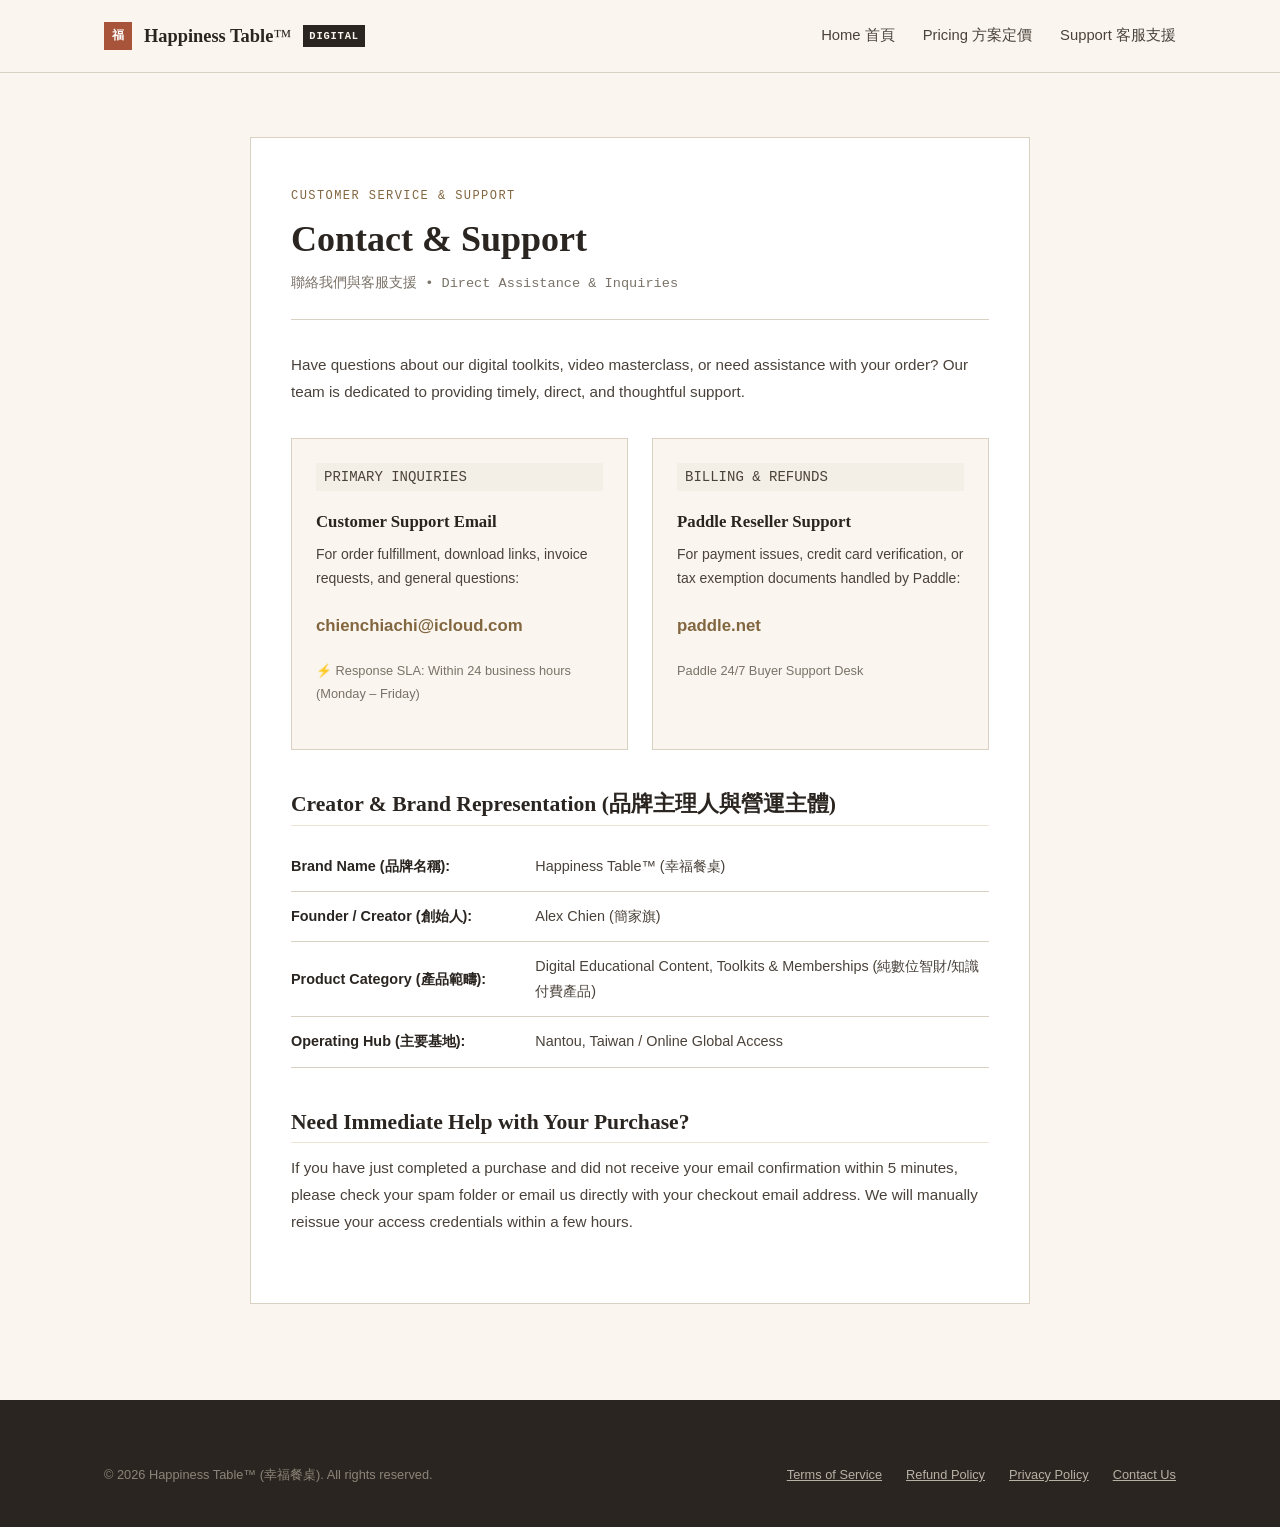
==== contact.html @ 726c5920 "feat: initial commit of Paddle-compliant bilingual digital knowledge platform for Happiness Table" ====
<!DOCTYPE html>
<html lang="en">
<head>
  <meta charset="UTF-8">
  <meta name="viewport" content="width=device-width, initial-scale=1.0">
  <title>Contact &amp; Customer Support | Happiness Table™ Digital</title>
  <meta name="description" content="Official customer support and contact details for Happiness Table digital products and masterclasses.">
  <meta name="theme-color" content="#FAF6EF">
  <link rel="icon" type="image/svg+xml" href="assets/images/favicon.svg">
  <link rel="stylesheet" href="assets/css/style.css">
</head>
<body>

  <!-- Navigation -->
  <header class="site-header">
    <div class="container header-inner">
      <a href="index.html" class="brand-logo">
        <span class="seal-mark" style="width:28px;height:28px;font-size:0.75rem;">福</span>
        <span>Happiness Table<span style="font-weight:300;">™</span></span>
        <span class="brand-badge">DIGITAL</span>
      </a>
      <nav class="site-nav">
        <a href="index.html">Home 首頁</a>
        <a href="index.html#pricing">Pricing 方案定價</a>
        <a href="contact.html">Support 客服支援</a>
      </nav>
    </div>
  </header>

  <!-- Main Content -->
  <main class="legal-page">
    <div class="container">
      <article class="legal-article">
        <header class="legal-header">
          <p class="section-tag">CUSTOMER SERVICE &amp; SUPPORT</p>
          <h1 class="legal-title">Contact &amp; Support</h1>
          <p class="legal-meta">聯絡我們與客服支援 • Direct Assistance &amp; Inquiries</p>
        </header>

        <div class="legal-body">
          <p>
            Have questions about our digital toolkits, video masterclass, or need assistance with your order? Our team is dedicated to providing timely, direct, and thoughtful support.
          </p>

          <div class="contact-grid">
            <div class="contact-card">
              <p class="card-tag">PRIMARY INQUIRIES</p>
              <h3>Customer Support Email</h3>
              <p>For order fulfillment, download links, invoice requests, and general questions:</p>
              <p style="margin-top:0.75rem;">
                <a href="mailto:chienchiachi@icloud.com" style="font-weight:700;font-size:1.05rem;">chienchiachi@icloud.com</a>
              </p>
              <p style="margin-top:0.5rem;font-size:0.8rem;color:var(--ink-muted);">
                ⚡ Response SLA: Within 24 business hours (Monday – Friday)
              </p>
            </div>

            <div class="contact-card">
              <p class="card-tag">BILLING &amp; REFUNDS</p>
              <h3>Paddle Reseller Support</h3>
              <p>For payment issues, credit card verification, or tax exemption documents handled by Paddle:</p>
              <p style="margin-top:0.75rem;">
                <a href="https://paddle.net" target="_blank" rel="noopener" style="font-weight:700;font-size:1.05rem;">paddle.net</a>
              </p>
              <p style="margin-top:0.5rem;font-size:0.8rem;color:var(--ink-muted);">
                Paddle 24/7 Buyer Support Desk
              </p>
            </div>
          </div>

          <h2 style="margin-top:2.5rem;">Creator &amp; Brand Representation (品牌主理人與營運主體)</h2>
          <table style="width:100%;border-collapse:collapse;margin-top:1rem;font-size:0.9rem;">
            <tbody>
              <tr style="border-bottom:1px solid var(--line);">
                <td style="padding:0.75rem 0;font-weight:600;width:35%;">Brand Name (品牌名稱):</td>
                <td style="padding:0.75rem 0;color:var(--ink-soft);">Happiness Table™ (幸福餐桌)</td>
              </tr>
              <tr style="border-bottom:1px solid var(--line);">
                <td style="padding:0.75rem 0;font-weight:600;">Founder / Creator (創始人):</td>
                <td style="padding:0.75rem 0;color:var(--ink-soft);">Alex Chien (簡家旗)</td>
              </tr>
              <tr style="border-bottom:1px solid var(--line);">
                <td style="padding:0.75rem 0;font-weight:600;">Product Category (產品範疇):</td>
                <td style="padding:0.75rem 0;color:var(--ink-soft);">Digital Educational Content, Toolkits &amp; Memberships (純數位智財/知識付費產品)</td>
              </tr>
              <tr style="border-bottom:1px solid var(--line);">
                <td style="padding:0.75rem 0;font-weight:600;">Operating Hub (主要基地):</td>
                <td style="padding:0.75rem 0;color:var(--ink-soft);">Nantou, Taiwan / Online Global Access</td>
              </tr>
            </tbody>
          </table>

          <h2 style="margin-top:2.5rem;">Need Immediate Help with Your Purchase?</h2>
          <p>
            If you have just completed a purchase and did not receive your email confirmation within 5 minutes, please check your spam folder or email us directly with your checkout email address. We will manually reissue your access credentials within a few hours.
          </p>
        </div>
      </article>
    </div>
  </main>

  <!-- Footer -->
  <footer class="site-footer">
    <div class="container">
      <div class="footer-bottom" style="padding-top:0;">
        <p class="footer-copy">© 2026 Happiness Table™ (幸福餐桌). All rights reserved.</p>
        <div class="footer-legal-bar">
          <a href="terms.html">Terms of Service</a>
          <a href="refund.html">Refund Policy</a>
          <a href="privacy.html">Privacy Policy</a>
          <a href="contact.html">Contact Us</a>
        </div>
      </div>
    </div>
  </footer>

</body>
</html>
---- assets/css/style.css ----
/* ==========================================================================
   Happiness Table™ (幸福餐桌) - Digital System & Knowledge Toolkit
   Zen Web Standards: Rice paper base, straight edges, anti-orphan typography
   ========================================================================== */

:root {
  --paper: #FAF6EF;
  --paper-deep: #F2EBDF;
  --paper-card: #FFFFFF;
  --ink: #2A2520;
  --ink-soft: #4A423A;
  --ink-muted: #7A7268;
  --line: #D9D1C2;
  --line-light: #EBE5D8;
  --tea: #82663F;
  --tea-light: #F4EFE6;
  --moss: #547050;
  --moss-light: #EEF3EE;
  --seal: #A8543A;
  --seal-light: #FBF0ED;
  --font-serif: -apple-system, BlinkMacSystemFont, "Noto Serif TC", "Source Han Serif TC", "Songti SC", Georgia, serif;
  --font-sans: -apple-system, BlinkMacSystemFont, "Noto Sans TC", "PingFang SC", "Segoe UI", Roboto, sans-serif;
  --font-mono: ui-monospace, SFMono-Regular, Menlo, Monaco, Consolas, monospace;
}

*, *::before, *::after {
  box-sizing: border-box;
  margin: 0;
  padding: 0;
  border-radius: 0 !important; /* Zen Web Standards: strictly straight angles */
}

html {
  font-size: 16px;
  background-color: var(--paper);
  color: var(--ink);
  scroll-behavior: smooth;
  text-rendering: optimizeLegibility;
  -webkit-font-smoothing: antialiased;
}

body {
  font-family: var(--font-sans);
  line-height: 1.75;
  background-color: var(--paper);
  color: var(--ink);
  min-height: 100vh;
  display: flex;
  flex-direction: column;
}

/* Typography & Anti-Orphan */
h1, h2, h3, h4, h5, h6 {
  font-family: var(--font-serif);
  font-weight: 700;
  color: var(--ink);
  text-wrap: balance;
  line-height: 1.35;
}

p, li, blockquote {
  text-wrap: pretty;
}

.ph {
  display: inline-block;
}

.tabular {
  font-variant-numeric: tabular-nums;
  white-space: nowrap !important;
}

a {
  color: var(--tea);
  text-decoration: none;
  transition: opacity 0.2s ease;
}

a:hover {
  opacity: 0.8;
  text-decoration: underline;
}

/* Layout Container */
.container {
  width: 100%;
  max-width: 1120px;
  margin: 0 auto;
  padding: 0 1.5rem;
}

/* Header & Navigation */
header.site-header {
  border-bottom: 1px solid var(--line);
  background: var(--paper);
  position: sticky;
  top: 0;
  z-index: 100;
}

.header-inner {
  display: flex;
  justify-content: space-between;
  align-items: center;
  height: 72px;
}

.brand-logo {
  display: flex;
  align-items: center;
  gap: 0.75rem;
  font-family: var(--font-serif);
  font-size: 1.15rem;
  font-weight: 700;
  color: var(--ink);
  text-decoration: none;
}

.brand-badge {
  font-size: 0.65rem;
  text-transform: uppercase;
  letter-spacing: 0.08em;
  background: var(--ink);
  color: var(--paper);
  padding: 2px 6px;
  font-family: var(--font-mono);
}

.site-nav {
  display: flex;
  align-items: center;
  gap: 1.75rem;
}

.site-nav a {
  color: var(--ink-soft);
  font-size: 0.925rem;
  text-decoration: none;
  font-weight: 500;
}

.site-nav a:hover {
  color: var(--ink);
  text-decoration: none;
}

.nav-cta-btn {
  background: var(--ink);
  color: var(--paper) !important;
  padding: 0.5rem 1.25rem;
  font-size: 0.875rem;
  font-weight: 600;
  border: 1px solid var(--ink);
  transition: all 0.2s ease;
}

.nav-cta-btn:hover {
  background: var(--paper);
  color: var(--ink) !important;
  text-decoration: none;
}

/* Top Delivery Alert Bar */
.delivery-notice-bar {
  background: var(--moss-light);
  border-bottom: 1px solid var(--moss);
  color: var(--moss);
  font-size: 0.85rem;
  padding: 0.6rem 1rem;
  text-align: center;
  font-weight: 600;
}

/* Hero Section */
.hero-section {
  padding: 4.5rem 0 3.5rem;
  border-bottom: 1px solid var(--line);
  background: linear-gradient(180deg, var(--paper) 0%, var(--paper-deep) 100%);
}

.hero-content {
  max-width: 840px;
  margin: 0 auto;
  text-align: center;
}

.hero-pill {
  display: inline-flex;
  align-items: center;
  gap: 0.5rem;
  background: var(--paper-card);
  border: 1px solid var(--line);
  padding: 0.35rem 0.85rem;
  font-size: 0.8rem;
  font-family: var(--font-mono);
  color: var(--tea);
  margin-bottom: 1.5rem;
}

.hero-title {
  font-size: clamp(2rem, 4.5vw, 3.25rem);
  line-height: 1.2;
  margin-bottom: 1.25rem;
  letter-spacing: -0.02em;
}

.hero-subtitle {
  font-size: clamp(1rem, 2vw, 1.2rem);
  color: var(--ink-soft);
  margin-bottom: 2rem;
  font-weight: 400;
}

.hero-actions {
  display: flex;
  justify-content: center;
  gap: 1rem;
  flex-wrap: wrap;
  margin-bottom: 2rem;
}

.btn-primary {
  background: var(--ink);
  color: var(--paper) !important;
  padding: 0.85rem 2rem;
  font-size: 1rem;
  font-weight: 600;
  border: 1px solid var(--ink);
  display: inline-flex;
  align-items: center;
  gap: 0.5rem;
  cursor: pointer;
  transition: all 0.2s ease;
}

.btn-primary:active {
  transform: scale(0.97);
}

.btn-primary:hover {
  background: var(--tea);
  border-color: var(--tea);
  text-decoration: none;
}

.btn-secondary {
  background: transparent;
  color: var(--ink) !important;
  padding: 0.85rem 1.75rem;
  font-size: 1rem;
  font-weight: 600;
  border: 1px solid var(--ink);
  display: inline-flex;
  align-items: center;
  gap: 0.5rem;
  cursor: pointer;
  transition: all 0.2s ease;
}

.btn-secondary:hover {
  background: var(--paper-deep);
  text-decoration: none;
}

/* Instant Digital Delivery Callout Badge */
.delivery-guarantee-box {
  background: var(--paper-card);
  border: 1px solid var(--line);
  padding: 1rem 1.5rem;
  max-width: 680px;
  margin: 0 auto;
  display: flex;
  align-items: center;
  gap: 1rem;
  text-align: left;
}

.delivery-guarantee-box .icon {
  font-size: 1.75rem;
  flex-shrink: 0;
}

.delivery-guarantee-box p {
  font-size: 0.85rem;
  color: var(--ink-soft);
  line-height: 1.5;
}

.delivery-guarantee-box strong {
  color: var(--ink);
}

/* Section Header */
.section-header {
  text-align: center;
  max-width: 720px;
  margin: 0 auto 3rem;
}

.section-tag {
  font-family: var(--font-mono);
  font-size: 0.75rem;
  text-transform: uppercase;
  color: var(--tea);
  letter-spacing: 0.12em;
  margin-bottom: 0.5rem;
}

.section-title {
  font-size: clamp(1.75rem, 3.5vw, 2.5rem);
  margin-bottom: 0.75rem;
}

.section-desc {
  font-size: 1rem;
  color: var(--ink-soft);
}

/* Deliverables Grid */
.deliverables-section {
  padding: 5rem 0;
  border-bottom: 1px solid var(--line);
}

.grid-3 {
  display: grid;
  grid-template-columns: repeat(auto-fit, minmax(300px, 1fr));
  gap: 2rem;
}

.card {
  background: var(--paper-card);
  border: 1px solid var(--line);
  padding: 2rem;
  display: flex;
  flex-direction: column;
}

.card-tag {
  font-family: var(--font-mono);
  font-size: 0.75rem;
  color: var(--tea);
  background: var(--tea-light);
  padding: 2px 8px;
  align-self: flex-start;
  margin-bottom: 1rem;
}

.card-title {
  font-size: 1.35rem;
  margin-bottom: 0.75rem;
}

.card-desc {
  font-size: 0.925rem;
  color: var(--ink-soft);
  margin-bottom: 1.5rem;
  flex-grow: 1;
}

.spec-list {
  list-style: none;
  border-top: 1px solid var(--line-light);
  padding-top: 1rem;
}

.spec-list li {
  font-size: 0.85rem;
  color: var(--ink-soft);
  margin-bottom: 0.5rem;
  display: flex;
  align-items: flex-start;
  gap: 0.5rem;
}

.spec-list li::before {
  content: "✓";
  color: var(--moss);
  font-weight: 700;
}

/* Pricing Section */
.pricing-section {
  padding: 5rem 0;
  background: var(--paper-deep);
  border-bottom: 1px solid var(--line);
}

.pricing-grid {
  display: grid;
  grid-template-columns: repeat(auto-fit, minmax(320px, 1fr));
  gap: 2rem;
  align-items: stretch;
}

.pricing-card {
  background: var(--paper-card);
  border: 1px solid var(--line);
  padding: 2.5rem 2rem;
  display: flex;
  flex-direction: column;
  position: relative;
}

.pricing-card.featured {
  border: 2px solid var(--ink);
  background: #FFFFFF;
}

.pricing-badge {
  position: absolute;
  top: -12px;
  right: 20px;
  background: var(--seal);
  color: #FFFFFF;
  font-size: 0.7rem;
  font-family: var(--font-mono);
  font-weight: 700;
  padding: 3px 10px;
  letter-spacing: 0.06em;
  text-transform: uppercase;
}

.pricing-title {
  font-size: 1.4rem;
  margin-bottom: 0.25rem;
}

.pricing-subtitle {
  font-size: 0.85rem;
  color: var(--ink-muted);
  margin-bottom: 1.5rem;
}

.price-display {
  display: flex;
  align-items: baseline;
  gap: 0.35rem;
  margin-bottom: 1.5rem;
  padding-bottom: 1.5rem;
  border-bottom: 1px solid var(--line-light);
}

.price-currency {
  font-size: 1.25rem;
  font-weight: 600;
  color: var(--ink);
}

.price-amount {
  font-size: 3rem;
  font-weight: 700;
  font-family: var(--font-serif);
  line-height: 1;
}

.price-period {
  font-size: 0.85rem;
  color: var(--ink-muted);
}

.pricing-features {
  list-style: none;
  margin-bottom: 2rem;
  flex-grow: 1;
}

.pricing-features li {
  font-size: 0.9rem;
  color: var(--ink-soft);
  margin-bottom: 0.75rem;
  display: flex;
  align-items: flex-start;
  gap: 0.6rem;
  line-height: 1.5;
}

.pricing-features li .check {
  color: var(--moss);
  font-weight: bold;
}

.btn-checkout {
  width: 100%;
  padding: 0.9rem 1rem;
  text-align: center;
  font-size: 0.95rem;
  font-weight: 600;
  border: 1px solid var(--ink);
  background: var(--ink);
  color: var(--paper) !important;
  cursor: pointer;
  transition: all 0.2s ease;
  display: inline-block;
}

.btn-checkout:hover {
  background: var(--tea);
  border-color: var(--tea);
  text-decoration: none;
}

.pricing-card:not(.featured) .btn-checkout {
  background: transparent;
  color: var(--ink) !important;
}

.pricing-card:not(.featured) .btn-checkout:hover {
  background: var(--ink);
  color: var(--paper) !important;
}

.instant-access-subtext {
  text-align: center;
  font-size: 0.75rem;
  color: var(--ink-muted);
  margin-top: 0.75rem;
  font-family: var(--font-mono);
}

/* Paddle Security & MoR Assurance Banner */
.paddle-security-banner {
  margin-top: 3.5rem;
  background: var(--paper-card);
  border: 1px solid var(--line);
  padding: 1.75rem 2rem;
  display: flex;
  align-items: center;
  justify-content: space-between;
  gap: 2rem;
  flex-wrap: wrap;
}

.paddle-info {
  flex: 1;
  min-width: 280px;
}

.paddle-info h4 {
  font-size: 1rem;
  margin-bottom: 0.35rem;
  color: var(--ink);
}

.paddle-info p {
  font-size: 0.825rem;
  color: var(--ink-soft);
  line-height: 1.5;
}

.paddle-badges {
  display: flex;
  align-items: center;
  gap: 1.5rem;
  flex-wrap: wrap;
}

.badge-item {
  display: flex;
  align-items: center;
  gap: 0.4rem;
  font-size: 0.8rem;
  font-weight: 600;
  color: var(--ink-soft);
}

/* FAQ Section */
.faq-section {
  padding: 5rem 0;
  border-bottom: 1px solid var(--line);
}

.faq-list {
  max-width: 800px;
  margin: 0 auto;
}

.faq-item {
  border-bottom: 1px solid var(--line);
  padding: 1.75rem 0;
}

.faq-item:first-child {
  border-top: 1px solid var(--line);
}

.faq-question {
  font-size: 1.15rem;
  margin-bottom: 0.65rem;
  color: var(--ink);
}

.faq-answer {
  font-size: 0.925rem;
  color: var(--ink-soft);
  line-height: 1.7;
}

/* Legal Pages Common Layout */
.legal-page {
  padding: 4rem 0 6rem;
  flex-grow: 1;
}

.legal-article {
  max-width: 780px;
  margin: 0 auto;
  background: var(--paper-card);
  border: 1px solid var(--line);
  padding: 3rem 2.5rem;
}

.legal-header {
  border-bottom: 1px solid var(--line);
  padding-bottom: 1.5rem;
  margin-bottom: 2rem;
}

.legal-title {
  font-size: 2.25rem;
  margin-bottom: 0.5rem;
}

.legal-meta {
  font-size: 0.85rem;
  color: var(--ink-muted);
  font-family: var(--font-mono);
}

.legal-body h2 {
  font-size: 1.35rem;
  margin: 2rem 0 0.75rem;
  padding-bottom: 0.35rem;
  border-bottom: 1px solid var(--line-light);
}

.legal-body p {
  font-size: 0.95rem;
  color: var(--ink-soft);
  margin-bottom: 1.25rem;
  line-height: 1.75;
}

.legal-body ul, .legal-body ol {
  margin-left: 1.5rem;
  margin-bottom: 1.25rem;
}

.legal-body li {
  font-size: 0.95rem;
  color: var(--ink-soft);
  margin-bottom: 0.5rem;
  line-height: 1.6;
}

.legal-alert {
  background: var(--tea-light);
  border-left: 4px solid var(--tea);
  padding: 1rem 1.25rem;
  margin: 1.5rem 0;
  font-size: 0.9rem;
  color: var(--ink);
}

/* Contact Details Card */
.contact-grid {
  display: grid;
  grid-template-columns: repeat(auto-fit, minmax(280px, 1fr));
  gap: 1.5rem;
  margin-top: 2rem;
}

.contact-card {
  border: 1px solid var(--line);
  padding: 1.5rem;
  background: var(--paper);
}

.contact-card h3 {
  font-size: 1.05rem;
  margin-bottom: 0.5rem;
}

.contact-card p {
  font-size: 0.875rem;
  color: var(--ink-soft);
}

/* Footer Section */
footer.site-footer {
  background: var(--ink);
  color: var(--paper);
  padding: 4rem 0 2.5rem;
  margin-top: auto;
}

.footer-top {
  display: grid;
  grid-template-columns: 2fr 1fr 1fr;
  gap: 3rem;
  padding-bottom: 3rem;
  border-bottom: 1px solid rgba(255, 255, 255, 0.15);
}

.footer-brand h3 {
  color: var(--paper);
  font-size: 1.35rem;
  margin-bottom: 0.75rem;
}

.footer-brand p {
  color: #B8B0A4;
  font-size: 0.875rem;
  max-width: 420px;
  line-height: 1.6;
  margin-bottom: 1rem;
}

.footer-col h4 {
  color: var(--paper);
  font-size: 0.95rem;
  margin-bottom: 1rem;
  letter-spacing: 0.05em;
  text-transform: uppercase;
  font-family: var(--font-mono);
}

.footer-links {
  list-style: none;
}

.footer-links li {
  margin-bottom: 0.6rem;
}

.footer-links a {
  color: #B8B0A4;
  font-size: 0.875rem;
  text-decoration: none;
  transition: color 0.2s ease;
}

.footer-links a:hover {
  color: var(--paper);
  text-decoration: underline;
}

.footer-bottom {
  padding-top: 2rem;
  display: flex;
  justify-content: space-between;
  align-items: center;
  flex-wrap: wrap;
  gap: 1.5rem;
}

.footer-copy {
  font-size: 0.8rem;
  color: #8C8478;
}

.footer-legal-bar {
  display: flex;
  gap: 1.5rem;
  flex-wrap: wrap;
}

.footer-legal-bar a {
  color: #B8B0A4;
  font-size: 0.8rem;
  text-decoration: underline;
}

.seal-mark {
  display: inline-flex;
  align-items: center;
  justify-content: center;
  width: 44px;
  height: 44px;
  background: var(--seal);
  color: #FFFFFF;
  font-family: var(--font-serif);
  font-size: 0.85rem;
  font-weight: 700;
  letter-spacing: 1px;
}

/* Responsive */
@media (max-width: 768px) {
  .header-inner {
    height: auto;
    padding: 1rem 0;
    flex-direction: column;
    gap: 1rem;
  }
  
  .footer-top {
    grid-template-columns: 1fr;
    gap: 2rem;
  }
  
  .footer-bottom {
    flex-direction: column;
    align-items: flex-start;
  }
  
  .pricing-grid {
    grid-template-columns: 1fr;
  }
  
  .paddle-security-banner {
    flex-direction: column;
    align-items: flex-start;
  }
}
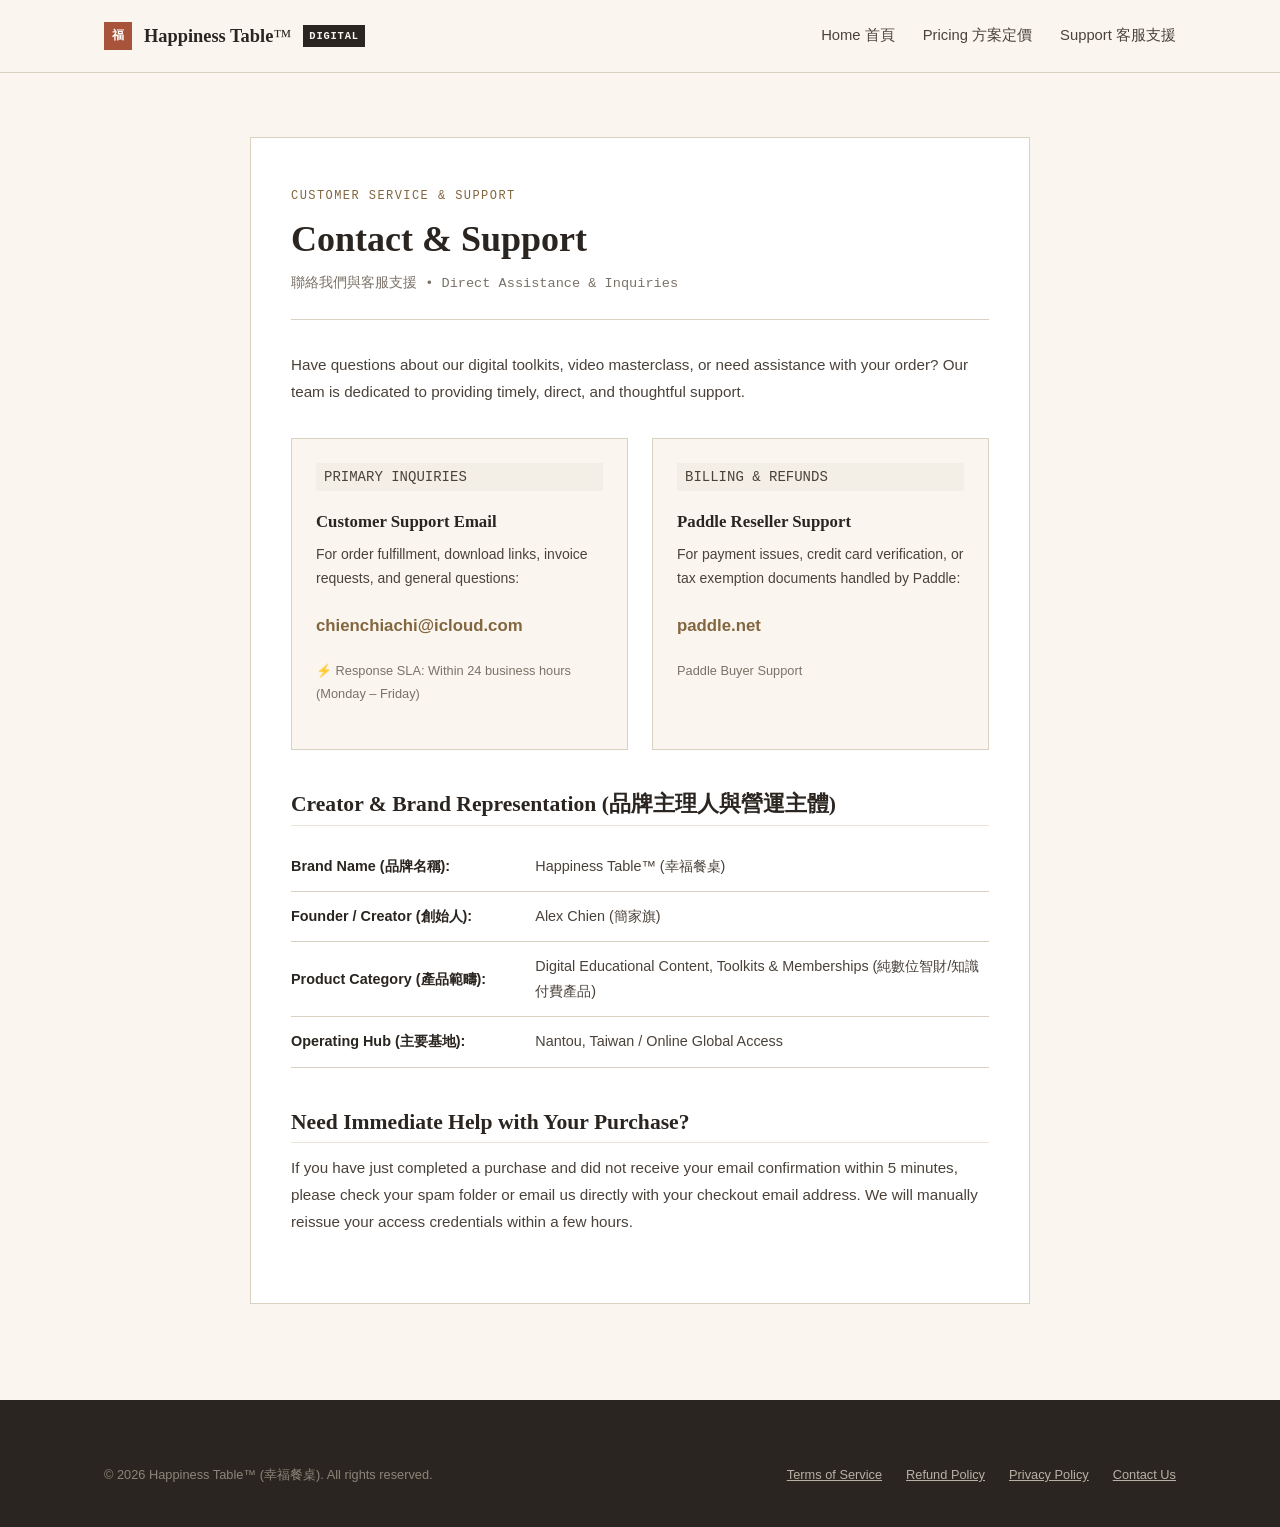
==== commit b5289545: "法律頁與首頁：消除互相矛盾的條款、拿掉無法證明的說法 - 條款第 6 條不再寫「終止社群權限不退款」，改為不影響退款政策 - 授權改為「非專屬、不可轉讓，僅在違反第 3 條時終止」，不再寫 revoc" ====
--- a/contact.html
+++ b/contact.html
@@ -19,10 +19,10 @@
         <span>Happiness Table<span style="font-weight:300;">™</span></span>
         <span class="brand-badge">DIGITAL</span>
       </a>
-      <nav class="site-nav">
-        <a href="index.html">Home 首頁</a>
-        <a href="index.html#pricing">Pricing 方案定價</a>
-        <a href="contact.html">Support 客服支援</a>
+      <nav class="site-nav" aria-label="Main">
+        <a href="index.html">Home <span class="zh" lang="zh-Hant">首頁</span></a>
+        <a href="index.html#pricing">Pricing <span class="zh" lang="zh-Hant">方案定價</span></a>
+        <a href="contact.html">Support <span class="zh" lang="zh-Hant">客服支援</span></a>
       </nav>
     </div>
   </header>
@@ -63,7 +63,7 @@
                 <a href="https://paddle.net" target="_blank" rel="noopener" style="font-weight:700;font-size:1.05rem;">paddle.net</a>
               </p>
               <p style="margin-top:0.5rem;font-size:0.8rem;color:var(--ink-muted);">
-                Paddle 24/7 Buyer Support Desk
+                Paddle Buyer Support
               </p>
             </div>
           </div>
--- a/assets/css/style.css
+++ b/assets/css/style.css
@@ -325,7 +325,7 @@
 
 .grid-3 {
   display: grid;
-  grid-template-columns: repeat(auto-fit, minmax(300px, 1fr));
+  grid-template-columns: repeat(auto-fit, minmax(min(300px, 100%), 1fr));
   gap: 2rem;
 }
 
@@ -389,7 +389,7 @@
 
 .pricing-grid {
   display: grid;
-  grid-template-columns: repeat(auto-fit, minmax(320px, 1fr));
+  grid-template-columns: repeat(auto-fit, minmax(min(320px, 100%), 1fr));
   gap: 2rem;
   align-items: stretch;
 }
@@ -534,7 +534,7 @@
 
 .paddle-info {
   flex: 1;
-  min-width: 280px;
+  min-width: min(280px, 100%);
 }
 
 .paddle-info h4 {
@@ -666,7 +666,7 @@
 /* Contact Details Card */
 .contact-grid {
   display: grid;
-  grid-template-columns: repeat(auto-fit, minmax(280px, 1fr));
+  grid-template-columns: repeat(auto-fit, minmax(min(280px, 100%), 1fr));
   gap: 1.5rem;
   margin-top: 2rem;
 }
@@ -787,12 +787,69 @@
 }
 
 /* Responsive */
+/* Mid-width: drop the Chinese nav labels so the row never wraps */
+@media (max-width: 1100px) {
+  .site-nav { gap: 1.25rem; }
+  .site-nav .zh { display: none; }
+}
+
 @media (max-width: 768px) {
+  /* Header scrolls away on phones instead of covering a quarter of the screen */
+  header.site-header {
+    position: static;
+  }
+
   .header-inner {
     height: auto;
-    padding: 1rem 0;
+    padding-top: 0.75rem;
+    padding-bottom: 0;
     flex-direction: column;
-    gap: 1rem;
+    align-items: stretch;
+    gap: 0.5rem;
+  }
+
+  .brand-badge {
+    display: none;
+  }
+
+  /* One row of links; scrolls sideways if it ever runs out of room */
+  .site-nav {
+    gap: 1.25rem;
+    overflow-x: auto;
+    white-space: nowrap;
+    padding-bottom: 0.75rem;
+    scrollbar-width: none;
+    -webkit-overflow-scrolling: touch;
+  }
+
+  .site-nav::-webkit-scrollbar {
+    display: none;
+  }
+
+  /* Overview = top of page, Support = footer: both still reachable */
+  .site-nav .nav-optional {
+    display: none;
+  }
+}
+
+@media (max-width: 400px) {
+  .site-nav {
+    gap: 0.75rem;
+  }
+
+  .nav-cta-long {
+    display: none;
+  }
+
+  .site-nav a {
+    flex: 0 0 auto;
+    font-size: 0.875rem;
+    padding: 0.25rem 0;
+  }
+
+  .nav-cta-btn {
+    margin-left: auto;
+    padding: 0.35rem 0.85rem;
   }
   
   .footer-top {
@@ -808,6 +865,19 @@
   .pricing-grid {
     grid-template-columns: 1fr;
   }
+
+  .card,
+  .pricing-card,
+  .contact-card,
+  .paddle-security-banner {
+    min-width: 0;
+    padding-left: 1.25rem;
+    padding-right: 1.25rem;
+  }
+
+  .paddle-badges {
+    flex-wrap: wrap;
+  }
   
   .paddle-security-banner {
     flex-direction: column;
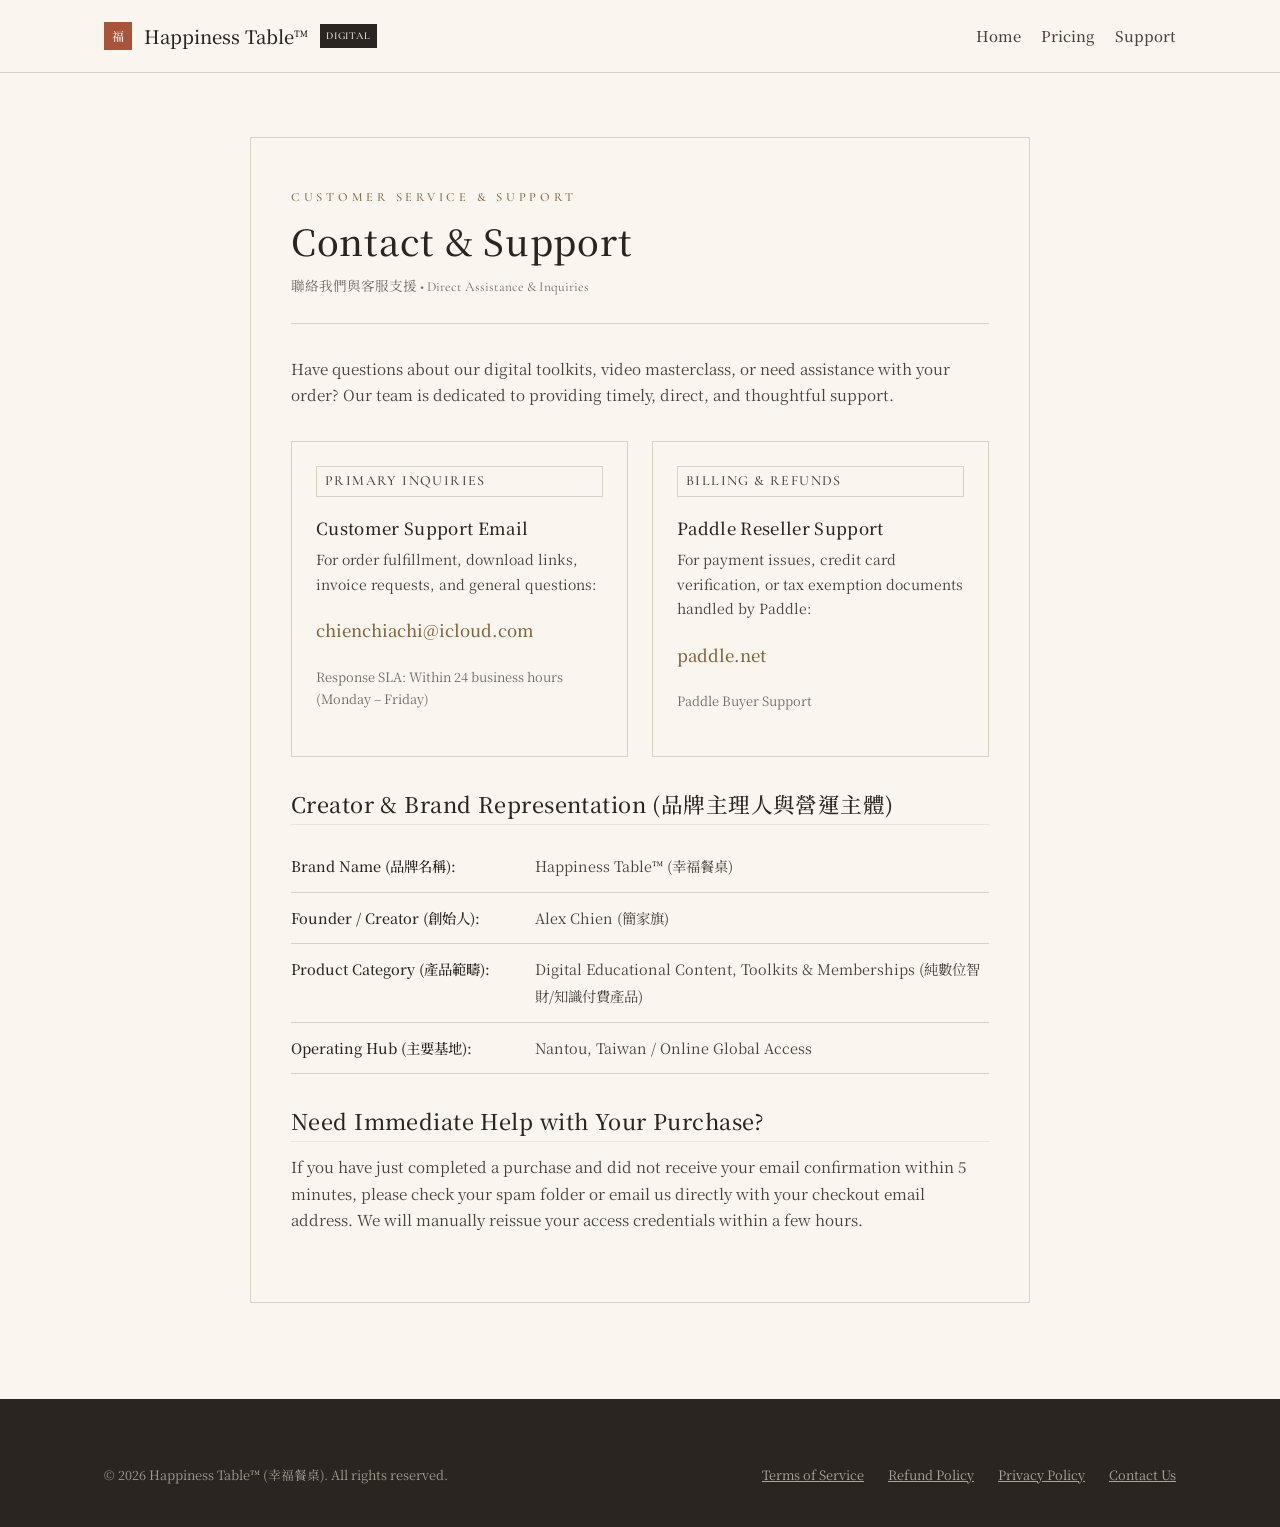
==== commit 575c1fbf: "視覺對齊 DESIGN.md、修正對比與無障礙 - 字型：Noto Serif TC＋Cormorant Garamond（Google Fonts），移除 -apple-system、無襯線體與等寬" ====
--- a/contact.html
+++ b/contact.html
@@ -7,16 +7,20 @@
   <meta name="description" content="Official customer support and contact details for Happiness Table digital products and masterclasses.">
   <meta name="theme-color" content="#FAF6EF">
   <link rel="icon" type="image/svg+xml" href="assets/images/favicon.svg">
+  <link rel="preconnect" href="https://fonts.googleapis.com">
+  <link rel="preconnect" href="https://fonts.gstatic.com" crossorigin>
+  <link rel="stylesheet" href="https://fonts.googleapis.com/css2?family=Cormorant+Garamond:ital,wght@0,400;0,500;1,400&amp;family=Noto+Serif+TC:wght@400;500&amp;display=swap">
   <link rel="stylesheet" href="assets/css/style.css">
 </head>
 <body>
+  <a class="skip-link" href="#main">Skip to content</a>
 
   <!-- Navigation -->
   <header class="site-header">
     <div class="container header-inner">
       <a href="index.html" class="brand-logo">
-        <span class="seal-mark" style="width:28px;height:28px;font-size:0.75rem;">福</span>
-        <span>Happiness Table<span style="font-weight:300;">™</span></span>
+        <span class="seal-mark seal-sm" aria-hidden="true">福</span>
+        <span>Happiness Table<span class="tm">™</span></span>
         <span class="brand-badge">DIGITAL</span>
       </a>
       <nav class="site-nav" aria-label="Main">
@@ -28,7 +32,7 @@
   </header>
 
   <!-- Main Content -->
-  <main class="legal-page">
+  <main id="main" class="legal-page">
     <div class="container">
       <article class="legal-article">
         <header class="legal-header">
@@ -47,11 +51,11 @@
               <p class="card-tag">PRIMARY INQUIRIES</p>
               <h3>Customer Support Email</h3>
               <p>For order fulfillment, download links, invoice requests, and general questions:</p>
-              <p style="margin-top:0.75rem;">
-                <a href="mailto:chienchiachi@icloud.com" style="font-weight:700;font-size:1.05rem;">chienchiachi@icloud.com</a>
+              <p class="contact-value">
+                <a href="mailto:chienchiachi@icloud.com" class="contact-link">chienchiachi@icloud.com</a>
               </p>
-              <p style="margin-top:0.5rem;font-size:0.8rem;color:var(--ink-muted);">
-                ⚡ Response SLA: Within 24 business hours (Monday – Friday)
+              <p class="contact-note">
+                Response SLA: Within 24 business hours (Monday – Friday)
               </p>
             </div>
 
@@ -59,38 +63,38 @@
               <p class="card-tag">BILLING &amp; REFUNDS</p>
               <h3>Paddle Reseller Support</h3>
               <p>For payment issues, credit card verification, or tax exemption documents handled by Paddle:</p>
-              <p style="margin-top:0.75rem;">
-                <a href="https://paddle.net" target="_blank" rel="noopener" style="font-weight:700;font-size:1.05rem;">paddle.net</a>
+              <p class="contact-value">
+                <a href="https://paddle.net" target="_blank" rel="noopener" class="contact-link">paddle.net</a>
               </p>
-              <p style="margin-top:0.5rem;font-size:0.8rem;color:var(--ink-muted);">
+              <p class="contact-note">
                 Paddle Buyer Support
               </p>
             </div>
           </div>
 
-          <h2 style="margin-top:2.5rem;">Creator &amp; Brand Representation (品牌主理人與營運主體)</h2>
-          <table style="width:100%;border-collapse:collapse;margin-top:1rem;font-size:0.9rem;">
+          <h2 class="section-gap">Creator &amp; Brand Representation (品牌主理人與營運主體)</h2>
+          <table class="info-table">
             <tbody>
-              <tr style="border-bottom:1px solid var(--line);">
-                <td style="padding:0.75rem 0;font-weight:600;width:35%;">Brand Name (品牌名稱):</td>
-                <td style="padding:0.75rem 0;color:var(--ink-soft);">Happiness Table™ (幸福餐桌)</td>
+              <tr>
+                <th scope="row">Brand Name (品牌名稱):</th>
+                <td>Happiness Table™ (幸福餐桌)</td>
               </tr>
-              <tr style="border-bottom:1px solid var(--line);">
-                <td style="padding:0.75rem 0;font-weight:600;">Founder / Creator (創始人):</td>
-                <td style="padding:0.75rem 0;color:var(--ink-soft);">Alex Chien (簡家旗)</td>
+              <tr>
+                <th scope="row">Founder / Creator (創始人):</th>
+                <td>Alex Chien (簡家旗)</td>
               </tr>
-              <tr style="border-bottom:1px solid var(--line);">
-                <td style="padding:0.75rem 0;font-weight:600;">Product Category (產品範疇):</td>
-                <td style="padding:0.75rem 0;color:var(--ink-soft);">Digital Educational Content, Toolkits &amp; Memberships (純數位智財/知識付費產品)</td>
+              <tr>
+                <th scope="row">Product Category (產品範疇):</th>
+                <td>Digital Educational Content, Toolkits &amp; Memberships (純數位智財/知識付費產品)</td>
               </tr>
-              <tr style="border-bottom:1px solid var(--line);">
-                <td style="padding:0.75rem 0;font-weight:600;">Operating Hub (主要基地):</td>
-                <td style="padding:0.75rem 0;color:var(--ink-soft);">Nantou, Taiwan / Online Global Access</td>
+              <tr>
+                <th scope="row">Operating Hub (主要基地):</th>
+                <td>Nantou, Taiwan / Online Global Access</td>
               </tr>
             </tbody>
           </table>
 
-          <h2 style="margin-top:2.5rem;">Need Immediate Help with Your Purchase?</h2>
+          <h2 class="section-gap">Need Immediate Help with Your Purchase?</h2>
           <p>
             If you have just completed a purchase and did not receive your email confirmation within 5 minutes, please check your spam folder or email us directly with your checkout email address. We will manually reissue your access credentials within a few hours.
           </p>
@@ -102,7 +106,7 @@
   <!-- Footer -->
   <footer class="site-footer">
     <div class="container">
-      <div class="footer-bottom" style="padding-top:0;">
+      <div class="footer-bottom footer-bottom--flush">
         <p class="footer-copy">© 2026 Happiness Table™ (幸福餐桌). All rights reserved.</p>
         <div class="footer-legal-bar">
           <a href="terms.html">Terms of Service</a>
--- a/assets/css/style.css
+++ b/assets/css/style.css
@@ -6,21 +6,21 @@
 :root {
   --paper: #FAF6EF;
   --paper-deep: #F2EBDF;
-  --paper-card: #FFFFFF;
+  --paper-card: #FAF6EF; /* DESIGN.md: no pure white, cards are paper */
   --ink: #2A2520;
   --ink-soft: #4A423A;
-  --ink-muted: #7A7268;
+  --ink-muted: #736C63; /* DESIGN.md mist, 4.81:1 on paper */
   --line: #D9D1C2;
   --line-light: #EBE5D8;
   --tea: #82663F;
   --tea-light: #F4EFE6;
-  --moss: #547050;
-  --moss-light: #EEF3EE;
   --seal: #A8543A;
-  --seal-light: #FBF0ED;
-  --font-serif: -apple-system, BlinkMacSystemFont, "Noto Serif TC", "Source Han Serif TC", "Songti SC", Georgia, serif;
-  --font-sans: -apple-system, BlinkMacSystemFont, "Noto Sans TC", "PingFang SC", "Segoe UI", Roboto, sans-serif;
-  --font-mono: ui-monospace, SFMono-Regular, Menlo, Monaco, Consolas, monospace;
+  --footer-muted: #ADA498; /* 6.17:1 on ink */
+  --footer-faint: #A39A8D; /* 5.47:1 on ink */
+  /* DESIGN.md: Noto Serif TC for everything Chinese, Cormorant Garamond for English labels and numbers. No sans, no mono. */
+  --font-serif: "Noto Serif TC", "Songti TC", "Source Han Serif TC", serif;
+  --font-sans: "Noto Serif TC", "Songti TC", "PingFang TC", serif;
+  --font-display: "Cormorant Garamond", "Noto Serif TC", serif;
 }
 
 *, *::before, *::after {
@@ -41,7 +41,8 @@
 
 body {
   font-family: var(--font-sans);
-  line-height: 1.75;
+  font-size: 1.0625rem; /* 17px body */
+  line-height: 1.85;
   background-color: var(--paper);
   color: var(--ink);
   min-height: 100vh;
@@ -52,7 +53,8 @@
 /* Typography & Anti-Orphan */
 h1, h2, h3, h4, h5, h6 {
   font-family: var(--font-serif);
-  font-weight: 700;
+  font-weight: 500;
+  letter-spacing: 0.02em;
   color: var(--ink);
   text-wrap: balance;
   line-height: 1.35;
@@ -112,9 +114,10 @@
   gap: 0.75rem;
   font-family: var(--font-serif);
   font-size: 1.15rem;
-  font-weight: 700;
+  font-weight: 500;
   color: var(--ink);
   text-decoration: none;
+  white-space: nowrap;
 }
 
 .brand-badge {
@@ -124,7 +127,7 @@
   background: var(--ink);
   color: var(--paper);
   padding: 2px 6px;
-  font-family: var(--font-mono);
+  font-family: var(--font-display);
 }
 
 .site-nav {
@@ -134,6 +137,7 @@
 }
 
 .site-nav a {
+  white-space: nowrap;
   color: var(--ink-soft);
   font-size: 0.925rem;
   text-decoration: none;
@@ -150,7 +154,7 @@
   color: var(--paper) !important;
   padding: 0.5rem 1.25rem;
   font-size: 0.875rem;
-  font-weight: 600;
+  font-weight: 500;
   border: 1px solid var(--ink);
   transition: all 0.2s ease;
 }
@@ -163,20 +167,20 @@
 
 /* Top Delivery Alert Bar */
 .delivery-notice-bar {
-  background: var(--moss-light);
-  border-bottom: 1px solid var(--moss);
-  color: var(--moss);
+  background: var(--paper-deep);
+  border-bottom: 1px solid var(--line);
+  color: var(--ink-soft);
   font-size: 0.85rem;
   padding: 0.6rem 1rem;
   text-align: center;
-  font-weight: 600;
+  font-weight: 400;
 }
 
 /* Hero Section */
 .hero-section {
   padding: 4.5rem 0 3.5rem;
   border-bottom: 1px solid var(--line);
-  background: linear-gradient(180deg, var(--paper) 0%, var(--paper-deep) 100%);
+  background: var(--paper);
 }
 
 .hero-content {
@@ -193,16 +197,19 @@
   border: 1px solid var(--line);
   padding: 0.35rem 0.85rem;
   font-size: 0.8rem;
-  font-family: var(--font-mono);
+  font-family: var(--font-display);
+  font-weight: 500;
+  letter-spacing: 0.2em;
   color: var(--tea);
   margin-bottom: 1.5rem;
 }
 
 .hero-title {
   font-size: clamp(2rem, 4.5vw, 3.25rem);
-  line-height: 1.2;
+  line-height: 1.3;
   margin-bottom: 1.25rem;
-  letter-spacing: -0.02em;
+  font-weight: 400;
+  letter-spacing: 0.03em;
 }
 
 .hero-subtitle {
@@ -225,7 +232,7 @@
   color: var(--paper) !important;
   padding: 0.85rem 2rem;
   font-size: 1rem;
-  font-weight: 600;
+  font-weight: 500;
   border: 1px solid var(--ink);
   display: inline-flex;
   align-items: center;
@@ -249,7 +256,7 @@
   color: var(--ink) !important;
   padding: 0.85rem 1.75rem;
   font-size: 1rem;
-  font-weight: 600;
+  font-weight: 500;
   border: 1px solid var(--ink);
   display: inline-flex;
   align-items: center;
@@ -276,8 +283,16 @@
   text-align: left;
 }
 
+/* DESIGN.md: an icon is one Chinese character in a thin frame */
 .delivery-guarantee-box .icon {
-  font-size: 1.75rem;
+  width: 2.5rem;
+  height: 2.5rem;
+  border: 1px solid var(--tea);
+  color: var(--tea);
+  font-family: var(--font-serif);
+  display: inline-flex;
+  align-items: center;
+  justify-content: center;
   flex-shrink: 0;
 }
 
@@ -299,11 +314,12 @@
 }
 
 .section-tag {
-  font-family: var(--font-mono);
-  font-size: 0.75rem;
+  font-family: var(--font-display);
+  font-size: 0.78rem;
+  font-weight: 500;
   text-transform: uppercase;
   color: var(--tea);
-  letter-spacing: 0.12em;
+  letter-spacing: 0.3em;
   margin-bottom: 0.5rem;
 }
 
@@ -338,10 +354,12 @@
 }
 
 .card-tag {
-  font-family: var(--font-mono);
-  font-size: 0.75rem;
+  font-family: var(--font-display);
+  font-size: 0.8rem;
+  font-weight: 500;
+  letter-spacing: 0.1em;
   color: var(--tea);
-  background: var(--tea-light);
+  border: 1px solid var(--line);
   padding: 2px 8px;
   align-self: flex-start;
   margin-bottom: 1rem;
@@ -376,8 +394,7 @@
 
 .spec-list li::before {
   content: "✓";
-  color: var(--moss);
-  font-weight: 700;
+  color: var(--tea);
 }
 
 /* Pricing Section */
@@ -404,21 +421,21 @@
 }
 
 .pricing-card.featured {
-  border: 2px solid var(--ink);
-  background: #FFFFFF;
+  border: 1px solid var(--ink);
+  background: var(--paper);
 }
 
 .pricing-badge {
   position: absolute;
   top: -12px;
   right: 20px;
-  background: var(--seal);
-  color: #FFFFFF;
-  font-size: 0.7rem;
-  font-family: var(--font-mono);
-  font-weight: 700;
+  background: var(--tea);
+  color: var(--paper);
+  font-size: 0.75rem;
+  font-family: var(--font-display);
+  font-weight: 500;
   padding: 3px 10px;
-  letter-spacing: 0.06em;
+  letter-spacing: 0.2em;
   text-transform: uppercase;
 }
 
@@ -444,14 +461,15 @@
 
 .price-currency {
   font-size: 1.25rem;
-  font-weight: 600;
+  font-family: var(--font-display);
   color: var(--ink);
 }
 
 .price-amount {
-  font-size: 3rem;
-  font-weight: 700;
-  font-family: var(--font-serif);
+  font-size: 3.25rem;
+  font-weight: 500;
+  font-family: var(--font-display);
+  font-variant-numeric: lining-nums tabular-nums;
   line-height: 1;
 }
 
@@ -470,15 +488,15 @@
   font-size: 0.9rem;
   color: var(--ink-soft);
   margin-bottom: 0.75rem;
-  display: flex;
-  align-items: flex-start;
-  gap: 0.6rem;
-  line-height: 1.5;
+  position: relative;
+  padding-left: 1.4em;
+  line-height: 1.6;
 }
 
 .pricing-features li .check {
-  color: var(--moss);
-  font-weight: bold;
+  position: absolute;
+  left: 0;
+  color: var(--tea);
 }
 
 .btn-checkout {
@@ -486,7 +504,7 @@
   padding: 0.9rem 1rem;
   text-align: center;
   font-size: 0.95rem;
-  font-weight: 600;
+  font-weight: 500;
   border: 1px solid var(--ink);
   background: var(--ink);
   color: var(--paper) !important;
@@ -516,7 +534,7 @@
   font-size: 0.75rem;
   color: var(--ink-muted);
   margin-top: 0.75rem;
-  font-family: var(--font-mono);
+  font-family: var(--font-display);
 }
 
 /* Paddle Security & MoR Assurance Banner */
@@ -561,7 +579,6 @@
   align-items: center;
   gap: 0.4rem;
   font-size: 0.8rem;
-  font-weight: 600;
   color: var(--ink-soft);
 }
 
@@ -625,7 +642,7 @@
 .legal-meta {
   font-size: 0.85rem;
   color: var(--ink-muted);
-  font-family: var(--font-mono);
+  font-family: var(--font-display);
 }
 
 .legal-body h2 {
@@ -655,8 +672,8 @@
 }
 
 .legal-alert {
-  background: var(--tea-light);
-  border-left: 4px solid var(--tea);
+  background: var(--paper-deep);
+  border: 1px solid var(--line);
   padding: 1rem 1.25rem;
   margin: 1.5rem 0;
   font-size: 0.9rem;
@@ -700,7 +717,7 @@
   grid-template-columns: 2fr 1fr 1fr;
   gap: 3rem;
   padding-bottom: 3rem;
-  border-bottom: 1px solid rgba(255, 255, 255, 0.15);
+  border-bottom: 1px solid #4A423A;
 }
 
 .footer-brand h3 {
@@ -710,7 +727,7 @@
 }
 
 .footer-brand p {
-  color: #B8B0A4;
+  color: var(--footer-muted);
   font-size: 0.875rem;
   max-width: 420px;
   line-height: 1.6;
@@ -723,7 +740,7 @@
   margin-bottom: 1rem;
   letter-spacing: 0.05em;
   text-transform: uppercase;
-  font-family: var(--font-mono);
+  font-family: var(--font-display);
 }
 
 .footer-links {
@@ -735,7 +752,7 @@
 }
 
 .footer-links a {
-  color: #B8B0A4;
+  color: var(--footer-muted);
   font-size: 0.875rem;
   text-decoration: none;
   transition: color 0.2s ease;
@@ -755,9 +772,10 @@
   gap: 1.5rem;
 }
 
-.footer-copy {
+.footer-copy,
+.footer-note {
   font-size: 0.8rem;
-  color: #8C8478;
+  color: var(--footer-faint);
 }
 
 .footer-legal-bar {
@@ -767,7 +785,7 @@
 }
 
 .footer-legal-bar a {
-  color: #B8B0A4;
+  color: var(--footer-muted);
   font-size: 0.8rem;
   text-decoration: underline;
 }
@@ -779,16 +797,133 @@
   width: 44px;
   height: 44px;
   background: var(--seal);
-  color: #FFFFFF;
+  color: var(--paper);
   font-family: var(--font-serif);
   font-size: 0.85rem;
-  font-weight: 700;
+  font-weight: 500;
   letter-spacing: 1px;
 }
 
+.contact-link {
+  font-weight: 500;
+  font-size: 1.05rem;
+}
+
+.hero-accent {
+  color: var(--tea);
+}
+
+.tm {
+  font-weight: 300;
+}
+
+.seal-mark.seal-sm {
+  width: 28px;
+  height: 28px;
+  font-size: 0.75rem;
+}
+
+.seal-mark.seal-md {
+  width: 32px;
+  height: 32px;
+  font-size: 0.8rem;
+}
+
+.footer-brand-head {
+  display: flex;
+  align-items: center;
+  gap: 0.75rem;
+  margin-bottom: 1rem;
+}
+
+.footer-brand-head h3 {
+  margin-bottom: 0;
+}
+
+.footer-bottom--flush {
+  padding-top: 0;
+}
+
+.section-gap {
+  margin-top: 2.5rem;
+}
+
+.contact-value {
+  margin-top: 0.75rem;
+}
+
+.contact-card .contact-note {
+  margin-top: 0.5rem;
+  font-size: 0.8rem;
+  color: var(--ink-muted);
+}
+
+.info-table {
+  width: 100%;
+  border-collapse: collapse;
+  margin-top: 1rem;
+  font-size: 0.9rem;
+}
+
+.info-table tr {
+  border-bottom: 1px solid var(--line);
+}
+
+.info-table th,
+.info-table td {
+  padding: 0.75rem 0;
+  text-align: left;
+  vertical-align: top;
+}
+
+.info-table th {
+  font-weight: 500;
+  width: 35%;
+  padding-right: 1rem;
+}
+
+.info-table td {
+  color: var(--ink-soft);
+}
+
+/* Anchor targets clear the sticky header */
+section[id] {
+  scroll-margin-top: 80px;
+}
+
+/* Accessibility */
+.skip-link {
+  position: absolute;
+  left: 1rem;
+  top: -100px;
+  background: var(--ink);
+  color: var(--paper) !important;
+  padding: 0.5rem 1rem;
+  z-index: 200;
+}
+
+.skip-link:focus {
+  top: 0.5rem;
+}
+
+:focus-visible {
+  outline: 2px solid var(--tea);
+  outline-offset: 3px;
+}
+
+footer.site-footer :focus-visible {
+  outline-color: var(--paper);
+}
+
+@media (prefers-reduced-motion: reduce) {
+  html { scroll-behavior: auto; }
+  *, *::before, *::after { transition: none !important; }
+  .btn-primary:active { transform: none; }
+}
+
 /* Responsive */
-/* Mid-width: drop the Chinese nav labels so the row never wraps */
-@media (max-width: 1100px) {
+/* Below 1360px: drop the Chinese nav labels so the row never wraps */
+@media (max-width: 1360px) {
   .site-nav { gap: 1.25rem; }
   .site-nav .zh { display: none; }
 }
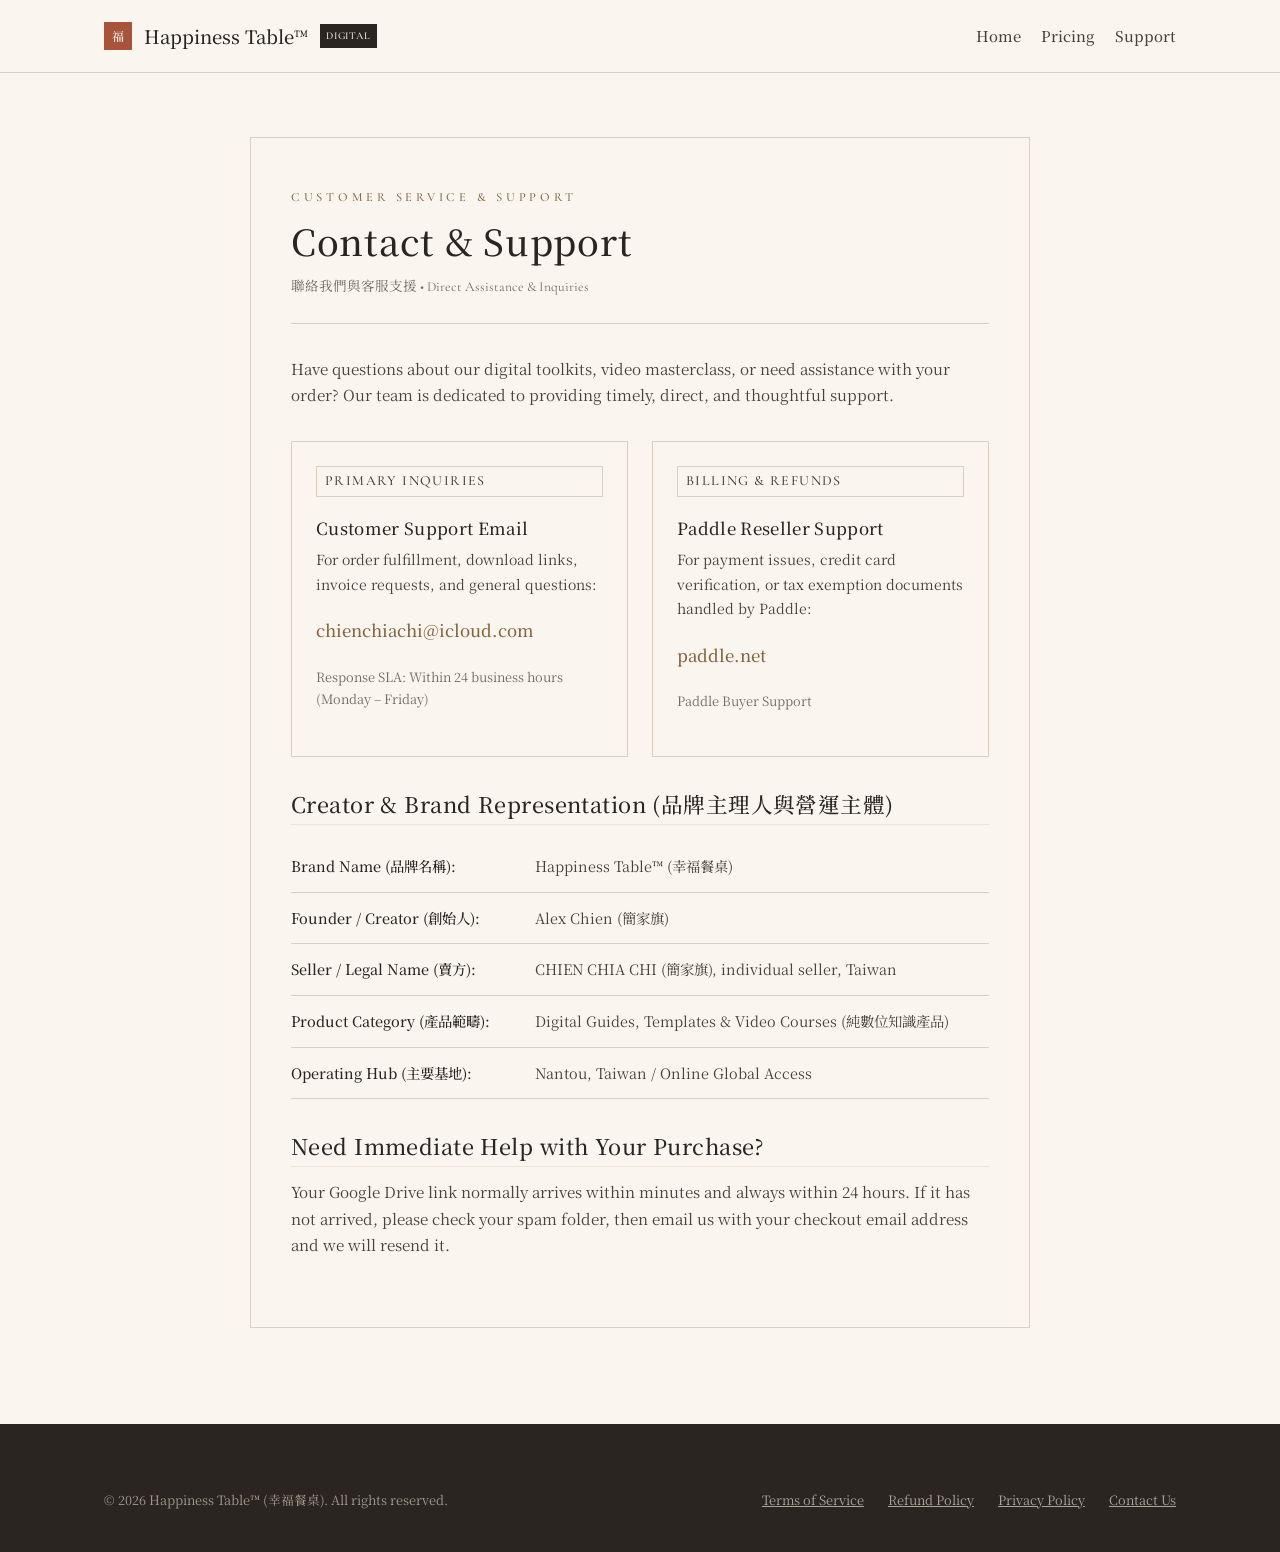
==== commit d53a8fbe: "拿掉社群方案、寫明賣方與 Google 雲端硬碟交付、加上作者英文書 - 移除 All-Access Community 年費方案與社群交付卡（直播、AMA、一對一指導、交流群）；條款社群守則與退款頁" ====
--- a/contact.html
+++ b/contact.html
@@ -6,6 +6,17 @@
   <title>Contact &amp; Customer Support | Happiness Table™ Digital</title>
   <meta name="description" content="Official customer support and contact details for Happiness Table digital products and masterclasses.">
   <meta name="theme-color" content="#FAF6EF">
+  <link rel="canonical" href="https://alexchiachi.github.io/happytable-digital/contact.html">
+  <meta property="og:type" content="website">
+  <meta property="og:site_name" content="Happiness Table Digital">
+  <meta property="og:url" content="https://alexchiachi.github.io/happytable-digital/contact.html">
+  <meta property="og:title" content="Contact &amp; Customer Support | Happiness Table™ Digital">
+  <meta property="og:description" content="Official customer support and contact details for Happiness Table digital products and masterclasses.">
+  <meta property="og:image" content="https://alexchiachi.github.io/happytable-digital/assets/images/og-image.jpg">
+  <meta property="og:image:width" content="1200">
+  <meta property="og:image:height" content="630">
+  <meta property="og:image:alt" content="Happiness Table™ 幸福餐桌 — Digital Knowledge Toolkit">
+  <meta name="twitter:card" content="summary_large_image">
   <link rel="icon" type="image/svg+xml" href="assets/images/favicon.svg">
   <link rel="preconnect" href="https://fonts.googleapis.com">
   <link rel="preconnect" href="https://fonts.gstatic.com" crossorigin>
@@ -84,8 +95,12 @@
                 <td>Alex Chien (簡家旗)</td>
               </tr>
               <tr>
+                <th scope="row">Seller / Legal Name (賣方):</th>
+                <td>CHIEN CHIA CHI (簡家旗), individual seller, Taiwan</td>
+              </tr>
+              <tr>
                 <th scope="row">Product Category (產品範疇):</th>
-                <td>Digital Educational Content, Toolkits &amp; Memberships (純數位智財/知識付費產品)</td>
+                <td>Digital Guides, Templates &amp; Video Courses (純數位知識產品)</td>
               </tr>
               <tr>
                 <th scope="row">Operating Hub (主要基地):</th>
@@ -96,7 +111,7 @@
 
           <h2 class="section-gap">Need Immediate Help with Your Purchase?</h2>
           <p>
-            If you have just completed a purchase and did not receive your email confirmation within 5 minutes, please check your spam folder or email us directly with your checkout email address. We will manually reissue your access credentials within a few hours.
+            Your Google Drive link normally arrives within minutes and always within 24 hours. If it has not arrived, please check your spam folder, then email us with your checkout email address and we will resend it.
           </p>
         </div>
       </article>
--- a/assets/css/style.css
+++ b/assets/css/style.css
@@ -212,8 +212,18 @@
   letter-spacing: 0.03em;
 }
 
+.hero-lede {
+  font-size: clamp(1.05rem, 2vw, 1.25rem);
+  color: var(--ink);
+  max-width: 720px;
+  margin: 0 auto 1rem;
+}
+
 .hero-subtitle {
-  font-size: clamp(1rem, 2vw, 1.2rem);
+  max-width: 720px;
+  margin-left: auto;
+  margin-right: auto;
+  font-size: clamp(0.95rem, 1.8vw, 1.05rem);
   color: var(--ink-soft);
   margin-bottom: 2rem;
   font-weight: 400;
@@ -397,6 +407,119 @@
   color: var(--tea);
 }
 
+.author-note {
+  margin-top: 0.5rem;
+  font-family: var(--font-display);
+  font-style: italic;
+  color: var(--ink-muted);
+}
+
+/* About the author */
+.author-section {
+  padding: 5rem 0;
+  border-bottom: 1px solid var(--line);
+}
+
+.author-inner {
+  display: grid;
+  grid-template-columns: minmax(140px, 220px) 1fr;
+  gap: 3rem;
+  align-items: center;
+  max-width: 900px;
+}
+
+.author-book img {
+  display: block;
+  width: 100%;
+  height: auto;
+  border: 1px solid var(--line);
+}
+
+.author-text .section-title {
+  margin-bottom: 1rem;
+}
+
+.author-text p {
+  color: var(--ink-soft);
+  margin-bottom: 1rem;
+}
+
+.author-text cite {
+  font-style: italic;
+  color: var(--ink);
+}
+
+@media (max-width: 640px) {
+  .author-inner {
+    grid-template-columns: 1fr;
+    gap: 2rem;
+  }
+
+  .author-book {
+    max-width: 180px;
+  }
+}
+
+/* Preview Section */
+.preview-section {
+  padding: 5rem 0;
+  border-bottom: 1px solid var(--line);
+}
+
+.preview-item {
+  border: 1px solid var(--line);
+  padding: 1.5rem;
+  display: flex;
+  flex-direction: column;
+  gap: 1rem;
+}
+
+.preview-frame {
+  border: 1px dashed var(--line);
+  background: var(--paper-deep);
+  color: var(--ink-muted);
+  display: flex;
+  align-items: center;
+  justify-content: center;
+  font-size: 0.85rem;
+}
+
+.preview-frame--page { aspect-ratio: 4 / 5; }
+.preview-frame--screen { aspect-ratio: 16 / 10; }
+
+.preview-item figcaption {
+  font-size: 0.9rem;
+  color: var(--ink-soft);
+}
+
+.preview-item figcaption strong {
+  display: block;
+  color: var(--ink);
+  font-weight: 500;
+}
+
+.syllabus {
+  list-style: none;
+  font-size: 0.85rem;
+  color: var(--ink-soft);
+}
+
+.syllabus li {
+  display: flex;
+  justify-content: space-between;
+  gap: 1rem;
+  padding: 0.35rem 0;
+  border-bottom: 1px solid var(--line-light);
+}
+
+.preview-sample,
+.preview-note {
+  text-align: center;
+  margin-top: 2rem;
+  font-size: 0.9rem;
+  color: var(--ink-soft);
+}
+
 /* Pricing Section */
 .pricing-section {
   padding: 5rem 0;
@@ -537,7 +660,12 @@
   font-family: var(--font-display);
 }
 
-/* Paddle Security & MoR Assurance Banner */
+.pricing-grid--two {
+  max-width: 820px;
+  margin: 0 auto;
+}
+
+/* Checkout provider banner */
 .paddle-security-banner {
   margin-top: 3.5rem;
   background: var(--paper-card);
